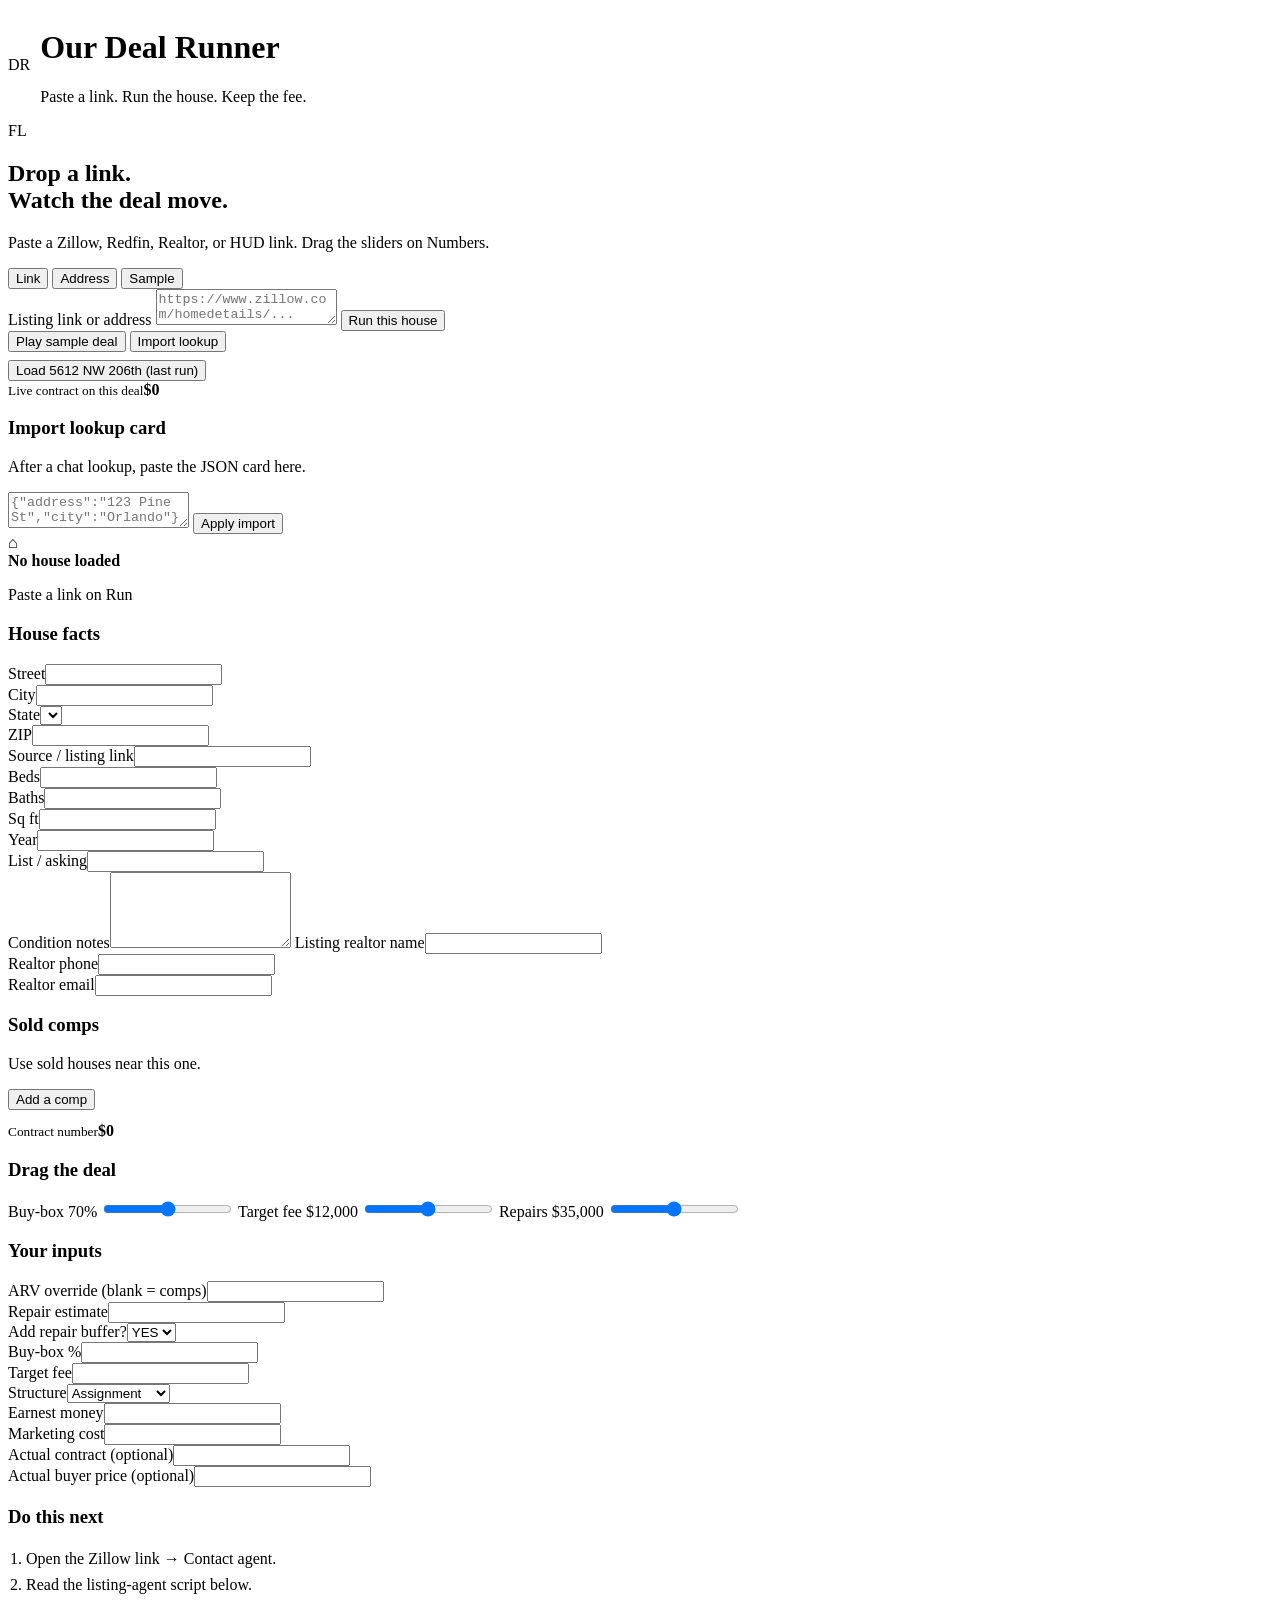
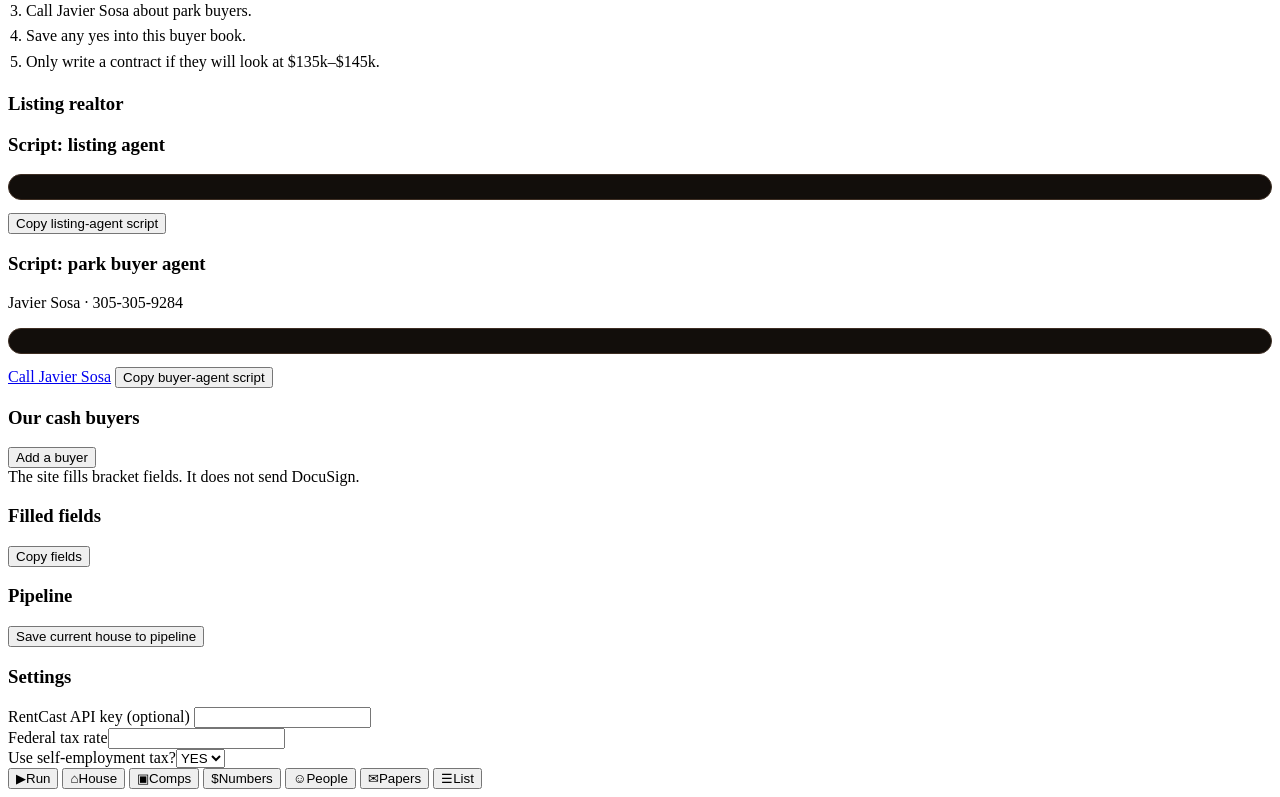
==== index.html @ ae74d7c4 "Add Deal Runner page" ====
<!DOCTYPE html>
<html lang="en">
<head>
  <meta charset="UTF-8" />
  <meta name="viewport" content="width=device-width, initial-scale=1, viewport-fit=cover" />
  <meta name="theme-color" content="#140e0a" />
  <meta name="apple-mobile-web-app-capable" content="yes" />
  <title>Our Deal Runner</title>
  <link rel="stylesheet" href="styles.css" />
</head>
<body>
  <header class="app-header">
    <div class="brand">
      <div style="display:flex;gap:10px;align-items:center;">
        <div class="logo">DR</div>
        <div class="titles">
          <h1>Our Deal Runner</h1>
          <p>Paste a link. Run the house. Keep the fee.</p>
        </div>
      </div>
      <span class="pill" id="statePill">FL</span>
    </div>
  </header>
  <main>
    <section class="view active" id="view-run">
      <div class="hero">
        <h2>Drop a link.<br>Watch the deal move.</h2>
        <p class="lede">Paste a Zillow, Redfin, Realtor, or HUD link. Drag the sliders on Numbers.</p>
        <div class="chip-row">
          <button class="chip on" type="button" id="chipLink">Link</button>
          <button class="chip" type="button" id="chipAddr">Address</button>
          <button class="chip" type="button" id="chipSample">Sample</button>
        </div>
        <label for="query">Listing link or address</label>
        <textarea id="query" placeholder="https://www.zillow.com/homedetails/..."></textarea>
        <button class="btn btn-primary" id="btnRun">Run this house</button>
        <div class="btn-row">
          <button class="btn btn-ghost" id="btnDemo">Play sample deal</button>
          <button class="btn btn-ghost" id="btnImport">Import lookup</button>
        </div>
        <button class="btn btn-mint" id="btnLoad5612" style="margin-top:8px">Load 5612 NW 206th (last run)</button>
        <div class="ticker"><small>Live contract on this deal</small><b id="runTicker">$0</b></div>
        <p class="status" id="runStatus"></p>
      </div>
      <div class="card">
        <h3>Import lookup card</h3>
        <p class="tiny">After a chat lookup, paste the JSON card here.</p>
        <textarea id="importBox" placeholder='{"address":"123 Pine St","city":"Orlando"}'></textarea>
        <button class="btn btn-mint" id="btnApplyImport">Apply import</button>
      </div>
    </section>
    <section class="view" id="view-house">
      <div id="houseBanner"></div>
      <div class="card listing" id="listingCard">
        <div class="thumb">⌂</div>
        <div>
          <strong id="listingTitle">No house loaded</strong>
          <p class="tiny" id="listingSub">Paste a link on Run</p>
        </div>
      </div>
      <div class="kpis" id="houseKpis"></div>
      <div class="card">
        <h3>House facts</h3>
        <div class="row"><div><label>Street</label><input id="f_address" /></div><div><label>City</label><input id="f_city" /></div></div>
        <div class="row"><div><label>State</label><select id="f_state"></select></div><div><label>ZIP</label><input id="f_zip" /></div></div>
        <label>Source / listing link</label><input id="f_source" />
        <div class="row3"><div><label>Beds</label><input id="f_beds" inputmode="decimal" /></div><div><label>Baths</label><input id="f_baths" inputmode="decimal" /></div><div><label>Sq ft</label><input id="f_sqft" inputmode="numeric" /></div></div>
        <div class="row"><div><label>Year</label><input id="f_year" inputmode="numeric" /></div><div><label>List / asking</label><input id="f_asking" inputmode="decimal" /></div></div>
        <label>Condition notes</label><textarea id="f_notes" style="min-height:70px"></textarea>
        <label>Listing realtor name</label><input id="f_agentName" />
        <div class="row"><div><label>Realtor phone</label><input id="f_agentPhone" /></div><div><label>Realtor email</label><input id="f_agentEmail" /></div></div>
      </div>
    </section>
    <section class="view" id="view-comps">
      <div class="card">
        <h3>Sold comps</h3>
        <p class="lede">Use sold houses near this one.</p>
        <div id="compList"></div>
        <button class="btn btn-ghost" id="btnAddComp">Add a comp</button>
        <div class="kpis" style="margin-top:12px" id="compKpis"></div>
      </div>
    </section>
    <section class="view" id="view-numbers">
      <div class="ticker"><small>Contract number</small><b id="numTicker">$0</b><div class="stack" id="dealStack"></div></div>
      <div class="kpis" id="numKpis"></div>
      <div class="card">
        <h3>Drag the deal</h3>
        <label>Buy-box <span id="lblBuybox">70%</span></label>
        <input class="slider" id="s_buybox" type="range" min="55" max="85" step="1" />
        <label>Target fee <span id="lblFee">$12,000</span></label>
        <input class="slider" id="s_fee" type="range" min="3000" max="40000" step="500" />
        <label>Repairs <span id="lblRepairs">$35,000</span></label>
        <input class="slider" id="s_repairs" type="range" min="0" max="120000" step="1000" />
      </div>
      <div class="card">
        <h3>Your inputs</h3>
        <div class="row"><div><label>ARV override (blank = comps)</label><input id="n_arv" inputmode="decimal" /></div><div><label>Repair estimate</label><input id="n_repairs" inputmode="decimal" /></div></div>
        <div class="row"><div><label>Add repair buffer?</label><select id="n_buffer"><option>YES</option><option>NO</option></select></div><div><label>Buy-box %</label><input id="n_buybox" inputmode="decimal" /></div></div>
        <div class="row"><div><label>Target fee</label><input id="n_fee" inputmode="decimal" /></div><div><label>Structure</label><select id="n_structure"><option>Assignment</option><option>Double Close</option></select></div></div>
        <div class="row"><div><label>Earnest money</label><input id="n_earnest" inputmode="decimal" /></div><div><label>Marketing cost</label><input id="n_marketing" inputmode="decimal" /></div></div>
        <div class="row"><div><label>Actual contract (optional)</label><input id="n_contract" inputmode="decimal" /></div><div><label>Actual buyer price (optional)</label><input id="n_buyer" inputmode="decimal" /></div></div>
      </div>
      <div class="card" id="numBreakdown"></div>
    </section>
    <section class="view" id="view-people">
      <div class="card">
        <h3>Do this next</h3>
        <ol class="tiny" style="padding-left:18px;line-height:1.6">
          <li>Open the Zillow link → Contact agent.</li>
          <li>Read the listing-agent script below.</li>
          <li>Call Javier Sosa about park buyers.</li>
          <li>Save any yes into this buyer book.</li>
          <li>Only write a contract if they will look at $135k–$145k.</li>
        </ol>
      </div>
      <div class="card"><h3>Listing realtor</h3><div id="realtorCard"></div></div>
      <div class="card">
        <h3>Script: listing agent</h3>
        <pre id="scriptAgent" style="white-space:pre-wrap;background:#120e0b;border:1px solid #3d2d22;border-radius:14px;padding:12px;font-size:13px"></pre>
        <button class="btn btn-mint" id="btnCopyAgent">Copy listing-agent script</button>
      </div>
      <div class="card">
        <h3>Script: park buyer agent</h3>
        <p class="tiny">Javier Sosa · 305-305-9284</p>
        <pre id="scriptBuyer" style="white-space:pre-wrap;background:#120e0b;border:1px solid #3d2d22;border-radius:14px;padding:12px;font-size:13px"></pre>
        <a class="btn btn-primary" href="tel:3053059284">Call Javier Sosa</a>
        <button class="btn btn-ghost" id="btnCopyBuyer">Copy buyer-agent script</button>
      </div>
      <div class="card">
        <h3>Our cash buyers</h3>
        <div id="buyerMatches"></div>
        <div id="buyerList"></div>
        <button class="btn btn-ghost" id="btnAddBuyer">Add a buyer</button>
      </div>
    </section>
    <section class="view" id="view-papers">
      <div class="banner info">The site fills bracket fields. It does not send DocuSign.</div>
      <div class="card papers"><h3>Filled fields</h3><pre id="paperFields"></pre><button class="btn btn-mint" id="btnCopyFields">Copy fields</button></div>
    </section>
    <section class="view" id="view-pipeline">
      <div class="card">
        <h3>Pipeline</h3>
        <button class="btn btn-primary" id="btnSaveDeal">Save current house to pipeline</button>
        <div id="pipeList" style="margin-top:12px"></div>
      </div>
      <div class="card">
        <h3>Settings</h3>
        <label>RentCast API key (optional)</label>
        <input id="s_key" type="password" autocomplete="off" />
        <div class="row"><div><label>Federal tax rate</label><input id="s_fed" inputmode="decimal" /></div><div><label>Use self-employment tax?</label><select id="s_se"><option>YES</option><option>NO</option></select></div></div>
      </div>
    </section>
  </main>
  <nav class="nav">
    <button data-view="run" class="active"><span class="ico">▶</span>Run</button>
    <button data-view="house"><span class="ico">⌂</span>House</button>
    <button data-view="comps"><span class="ico">▣</span>Comps</button>
    <button data-view="numbers"><span class="ico">$</span>Numbers</button>
    <button data-view="people"><span class="ico">☺</span>People</button>
    <button data-view="papers"><span class="ico">✉</span>Papers</button>
    <button data-view="pipeline"><span class="ico">☰</span>List</button>
  </nav>
  <script src="states.js"></script>
  <script src="app.js"></script>
</body>
</html>
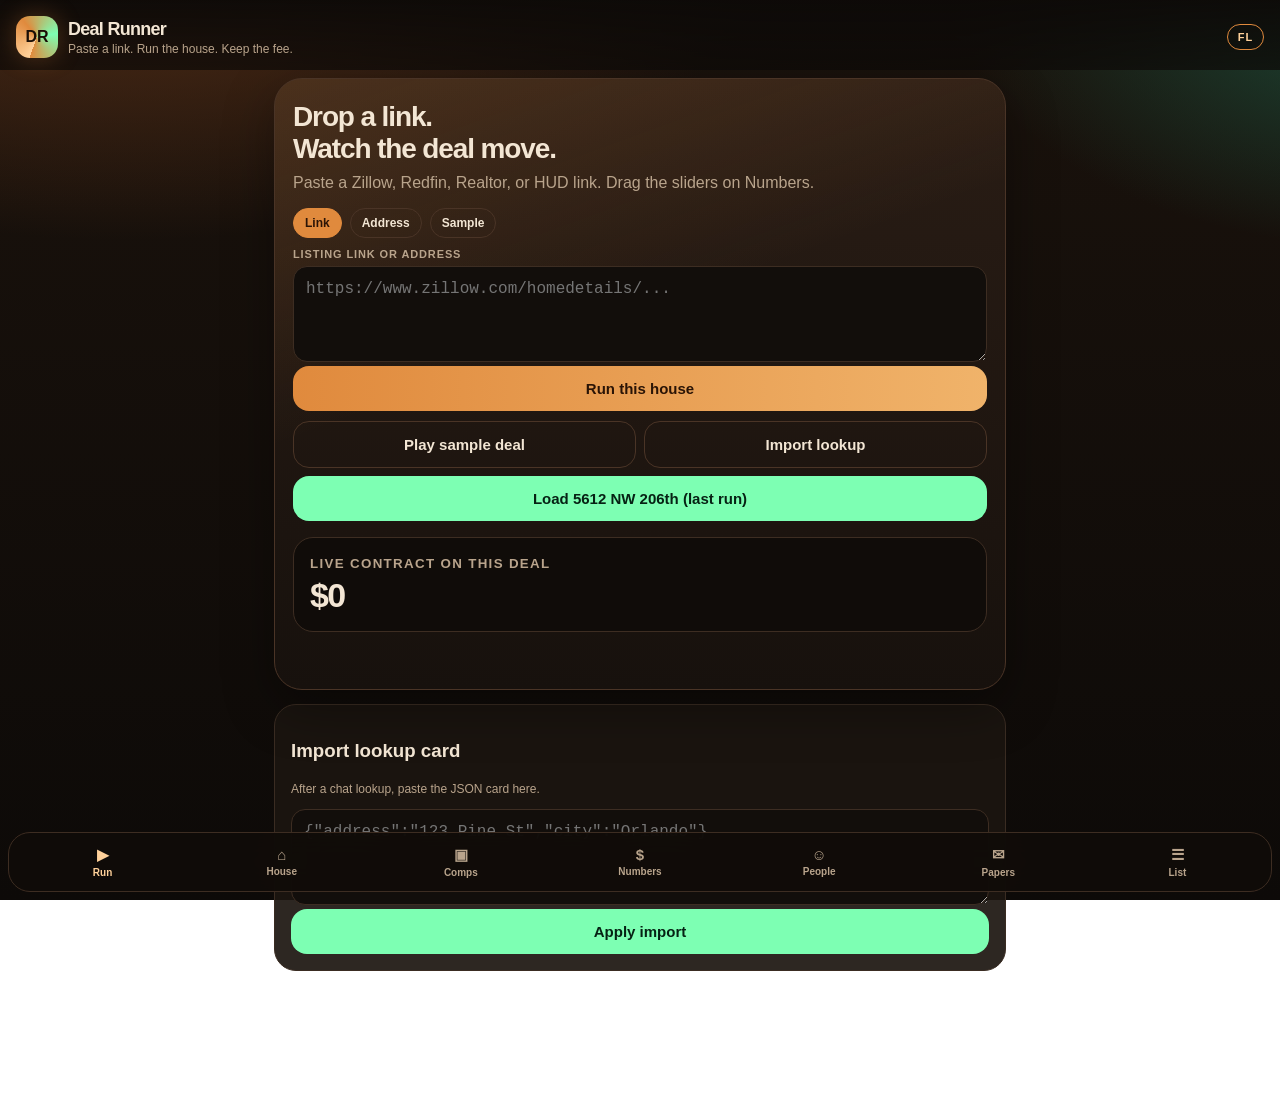
==== commit 7de5ad6f: "Rename to Deal Runner" ====
--- a/index.html
+++ b/index.html
@@ -5,7 +5,7 @@
   <meta name="viewport" content="width=device-width, initial-scale=1, viewport-fit=cover" />
   <meta name="theme-color" content="#140e0a" />
   <meta name="apple-mobile-web-app-capable" content="yes" />
-  <title>Our Deal Runner</title>
+  <title>Deal Runner</title>
   <link rel="stylesheet" href="styles.css" />
 </head>
 <body>
@@ -14,11 +14,11 @@
       <div style="display:flex;gap:10px;align-items:center;">
         <div class="logo">DR</div>
         <div class="titles">
-          <h1>Our Deal Runner</h1>
+          <h1>Deal Runner</h1>
           <p>Paste a link. Run the house. Keep the fee.</p>
         </div>
       </div>
-      <span class="pill" id="statePill">FL</span>
+      <span class="pill" id="statePill" title="State for this deal">FL</span>
     </div>
   </header>
   <main>
@@ -127,7 +127,7 @@
         <button class="btn btn-ghost" id="btnCopyBuyer">Copy buyer-agent script</button>
       </div>
       <div class="card">
-        <h3>Our cash buyers</h3>
+        <h3>Cash buyers</h3>
         <div id="buyerMatches"></div>
         <div id="buyerList"></div>
         <button class="btn btn-ghost" id="btnAddBuyer">Add a buyer</button>
--- a/styles.css
+++ b/styles.css
@@ -0,0 +1 @@
+:root{--ink:#140e0a;--panel:#1c1510;--line:#3a2c22;--paper:#f3e6d4;--muted:#b9a48c;--copper:#e08a3d;--mint:#7dffb3;--danger:#ff7a6e;--glow:rgba(224,138,61,.28)}*{box-sizing:border-box;-webkit-tap-highlight-color:transparent}html,body{margin:0;min-height:100%}body{font-family:"Avenir Next","Segoe UI",-apple-system,sans-serif;color:var(--paper);background:radial-gradient(1200px 600px at 10% -10%,#5a3118 0%,transparent 55%),radial-gradient(900px 500px at 110% 0%,#1d4a38 0%,transparent 50%),linear-gradient(180deg,#1a120c 0%,#0d0a08 100%);background-attachment:fixed;padding-bottom:96px}.app-header{position:sticky;top:0;z-index:30;padding:16px 16px 12px;background:linear-gradient(180deg,rgba(13,10,8,.96),rgba(13,10,8,.72));backdrop-filter:blur(16px)}.brand{display:flex;justify-content:space-between;align-items:center;gap:12px}.logo{width:42px;height:42px;border-radius:14px;display:grid;place-items:center;font-weight:800;color:#1a0e06;background:conic-gradient(from 200deg,#ffd19a,#e08a3d,#7dffb3,#e08a3d);box-shadow:0 0 24px var(--glow)}.titles h1{margin:0;font-size:18px;letter-spacing:-.04em}.titles p{margin:2px 0 0;color:var(--muted);font-size:12px}.pill{border:1px solid #e08a3d;color:#ffd19a;border-radius:999px;padding:6px 10px;font-size:11px;font-weight:800;letter-spacing:.08em}main{max-width:760px;margin:0 auto;padding:8px 14px 20px}.view{display:none}.view.active{display:block}.hero{position:relative;overflow:hidden;border-radius:28px;padding:22px 18px 18px;background:linear-gradient(160deg,rgba(224,138,61,.18),transparent 42%),linear-gradient(180deg,#2a1d15,#17110d);border:1px solid #4a3426;box-shadow:0 18px 50px rgba(0,0,0,.35);margin-bottom:14px}.hero h2{margin:0 0 6px;font-size:28px;letter-spacing:-.04em}.lede{color:var(--muted);line-height:1.45;margin:0 0 14px}.card{background:rgba(28,21,16,.92);border:1px solid var(--line);border-radius:22px;padding:16px;margin-bottom:12px}label{display:block;margin:10px 0 6px;color:var(--muted);font-size:11px;font-weight:800;letter-spacing:.08em;text-transform:uppercase}input,select,textarea{width:100%;background:#120e0b;color:var(--paper);border:1px solid #3d2d22;border-radius:14px;padding:13px 12px;font-size:16px}textarea{min-height:96px;resize:vertical}.row{display:grid;grid-template-columns:1fr 1fr;gap:10px}.row3{display:grid;grid-template-columns:1fr 1fr 1fr;gap:8px}.btn{width:100%;border:0;border-radius:16px;padding:14px 16px;font-size:15px;font-weight:800;cursor:pointer}.btn-primary{background:linear-gradient(90deg,#e08a3d,#f0b36a);color:#2a1406}.btn-mint{background:var(--mint);color:#062214}.btn-ghost{background:transparent;color:var(--paper);border:1px solid #4a3426}.btn-row{display:grid;grid-template-columns:1fr 1fr;gap:8px;margin-top:10px}.btn+.btn{margin-top:8px}.btn-row .btn{margin-top:0}.ticker{margin:16px 0 8px;padding:16px;border-radius:20px;background:#100c09;border:1px solid #3d2d22}.ticker small{color:var(--muted);font-weight:800;letter-spacing:.1em;text-transform:uppercase}.ticker b{display:block;font-size:34px;letter-spacing:-.05em;margin-top:4px}.stack{display:grid;gap:8px;margin-top:12px}.bar-wrap{display:grid;grid-template-columns:86px 1fr 72px;gap:8px;align-items:center;font-size:12px;color:var(--muted)}.bar{height:10px;border-radius:99px;background:#2a2018;overflow:hidden}.bar>i{display:block;height:100%;border-radius:99px}.bar.arv>i{background:#7dffb3}.bar.mao>i{background:#f0b36a}.bar.con>i{background:#e08a3d}.bar.net>i{background:#8ab4ff}.kpis{display:grid;grid-template-columns:1fr 1fr;gap:8px;margin-bottom:12px}.kpi{background:linear-gradient(180deg,#2a1f18,#1a140f);border:1px solid #3d2d22;border-radius:18px;padding:12px}.kpi span{display:block;color:var(--muted);font-size:11px;font-weight:800;letter-spacing:.06em;text-transform:uppercase}.kpi strong{display:block;margin-top:6px;font-size:22px;letter-spacing:-.04em}.good{color:var(--mint)}.bad{color:var(--danger)}.listing{display:grid;grid-template-columns:92px 1fr;gap:12px;align-items:center}.thumb{width:92px;height:92px;border-radius:18px;background:linear-gradient(160deg,rgba(224,138,61,.45),transparent 50%),repeating-linear-gradient(45deg,#2b2118 0 8px,#221911 8px 16px);display:grid;place-items:center;font-size:28px}.slider{width:100%;accent-color:#e08a3d}.comp-row,.person-row,.pipe-row{background:#16110d;border:1px solid #3d2d22;border-radius:16px;padding:10px;margin-bottom:8px}.chip-row{display:flex;gap:8px;flex-wrap:wrap;margin:8px 0 2px}.chip{border:1px solid #4a3426;color:#f3e6d4;background:transparent;border-radius:999px;padding:7px 11px;font-size:12px;font-weight:700}.chip.on{background:#e08a3d;color:#2a1406;border-color:#e08a3d}.banner{border-radius:16px;padding:11px 12px;font-size:13px;line-height:1.4;margin-bottom:12px}.banner.info{background:#163226;color:#b7f6d2}.banner.caution{background:#3a2612;color:#f3d7a0}.banner.danger{background:#3a1418;color:#ffc1c1}.tiny,.muted{color:var(--muted);font-size:12px;line-height:1.4}.tag{display:inline-block;background:#163226;color:#7dffb3;border-radius:999px;padding:3px 8px;font-size:11px;font-weight:800}table.sheet{width:100%;border-collapse:collapse;font-size:13px}table.sheet td{padding:8px 0;border-bottom:1px solid #3d2d22}.papers pre{white-space:pre-wrap;background:#120e0b;border:1px solid #3d2d22;border-radius:14px;padding:12px;font-size:12px}.nav{position:fixed;left:8px;right:8px;bottom:8px;z-index:40;display:grid;grid-template-columns:repeat(7,1fr);background:rgba(16,12,9,.94);border:1px solid #3d2d22;border-radius:22px;padding:6px 4px calc(6px + env(safe-area-inset-bottom));backdrop-filter:blur(18px)}.nav button{background:none;border:0;color:#b9a48c;font-size:10px;font-weight:800;padding:7px 0;display:flex;flex-direction:column;align-items:center;gap:3px}.nav button.active{color:#ffd19a}.nav .ico{font-size:15px}.status{min-height:18px;color:#f0b36a;font-size:13px;margin-top:8px}@media(min-width:800px){.kpis{grid-template-columns:repeat(4,1fr)}}
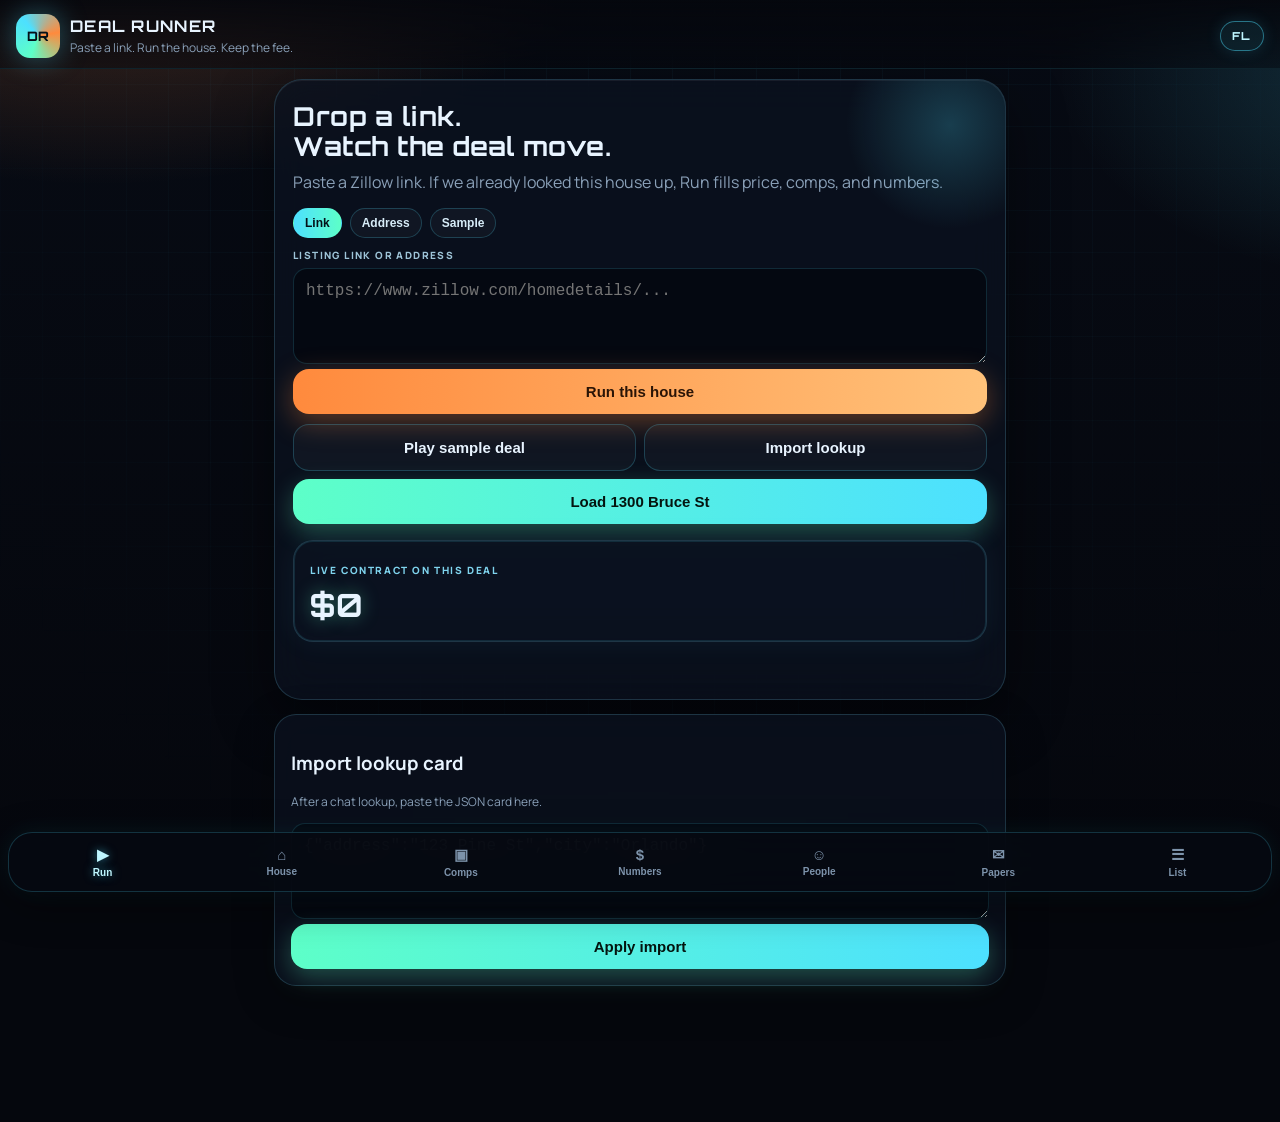
==== commit f642f427: "Run loads packed lookups; button labels match actions" ====
--- a/index.html
+++ b/index.html
@@ -3,7 +3,7 @@
 <head>
   <meta charset="UTF-8" />
   <meta name="viewport" content="width=device-width, initial-scale=1, viewport-fit=cover" />
-  <meta name="theme-color" content="#140e0a" />
+  <meta name="theme-color" content="#05070d" />
   <meta name="apple-mobile-web-app-capable" content="yes" />
   <title>Deal Runner</title>
   <link rel="stylesheet" href="styles.css" />
@@ -25,7 +25,7 @@
     <section class="view active" id="view-run">
       <div class="hero">
         <h2>Drop a link.<br>Watch the deal move.</h2>
-        <p class="lede">Paste a Zillow, Redfin, Realtor, or HUD link. Drag the sliders on Numbers.</p>
+        <p class="lede">Paste a Zillow link. If we already looked this house up, Run fills price, comps, and numbers.</p>
         <div class="chip-row">
           <button class="chip on" type="button" id="chipLink">Link</button>
           <button class="chip" type="button" id="chipAddr">Address</button>
@@ -38,7 +38,7 @@
           <button class="btn btn-ghost" id="btnDemo">Play sample deal</button>
           <button class="btn btn-ghost" id="btnImport">Import lookup</button>
         </div>
-        <button class="btn btn-mint" id="btnLoad5612" style="margin-top:8px">Load 5612 NW 206th (last run)</button>
+        <button class="btn btn-mint" id="btnLoad5612" style="margin-top:8px">Load 1300 Bruce St</button>
         <div class="ticker"><small>Live contract on this deal</small><b id="runTicker">$0</b></div>
         <p class="status" id="runStatus"></p>
       </div>
@@ -106,11 +106,10 @@
       <div class="card">
         <h3>Do this next</h3>
         <ol class="tiny" style="padding-left:18px;line-height:1.6">
-          <li>Open the Zillow link → Contact agent.</li>
+          <li>Open the listing link and tap Contact agent.</li>
           <li>Read the listing-agent script below.</li>
-          <li>Call Javier Sosa about park buyers.</li>
-          <li>Save any yes into this buyer book.</li>
-          <li>Only write a contract if they will look at $135k–$145k.</li>
+          <li>Save any buyer yes into this book.</li>
+          <li>Only write a contract if the number on Numbers works.</li>
         </ol>
       </div>
       <div class="card"><h3>Listing realtor</h3><div id="realtorCard"></div></div>
@@ -120,11 +119,9 @@
         <button class="btn btn-mint" id="btnCopyAgent">Copy listing-agent script</button>
       </div>
       <div class="card">
-        <h3>Script: park buyer agent</h3>
-        <p class="tiny">Javier Sosa · 305-305-9284</p>
+        <h3>Script: cash buyer</h3>
         <pre id="scriptBuyer" style="white-space:pre-wrap;background:#120e0b;border:1px solid #3d2d22;border-radius:14px;padding:12px;font-size:13px"></pre>
-        <a class="btn btn-primary" href="tel:3053059284">Call Javier Sosa</a>
-        <button class="btn btn-ghost" id="btnCopyBuyer">Copy buyer-agent script</button>
+        <button class="btn btn-ghost" id="btnCopyBuyer">Copy buyer script</button>
       </div>
       <div class="card">
         <h3>Cash buyers</h3>
--- a/styles.css
+++ b/styles.css
@@ -1 +1,64 @@
-:root{--ink:#140e0a;--panel:#1c1510;--line:#3a2c22;--paper:#f3e6d4;--muted:#b9a48c;--copper:#e08a3d;--mint:#7dffb3;--danger:#ff7a6e;--glow:rgba(224,138,61,.28)}*{box-sizing:border-box;-webkit-tap-highlight-color:transparent}html,body{margin:0;min-height:100%}body{font-family:"Avenir Next","Segoe UI",-apple-system,sans-serif;color:var(--paper);background:radial-gradient(1200px 600px at 10% -10%,#5a3118 0%,transparent 55%),radial-gradient(900px 500px at 110% 0%,#1d4a38 0%,transparent 50%),linear-gradient(180deg,#1a120c 0%,#0d0a08 100%);background-attachment:fixed;padding-bottom:96px}.app-header{position:sticky;top:0;z-index:30;padding:16px 16px 12px;background:linear-gradient(180deg,rgba(13,10,8,.96),rgba(13,10,8,.72));backdrop-filter:blur(16px)}.brand{display:flex;justify-content:space-between;align-items:center;gap:12px}.logo{width:42px;height:42px;border-radius:14px;display:grid;place-items:center;font-weight:800;color:#1a0e06;background:conic-gradient(from 200deg,#ffd19a,#e08a3d,#7dffb3,#e08a3d);box-shadow:0 0 24px var(--glow)}.titles h1{margin:0;font-size:18px;letter-spacing:-.04em}.titles p{margin:2px 0 0;color:var(--muted);font-size:12px}.pill{border:1px solid #e08a3d;color:#ffd19a;border-radius:999px;padding:6px 10px;font-size:11px;font-weight:800;letter-spacing:.08em}main{max-width:760px;margin:0 auto;padding:8px 14px 20px}.view{display:none}.view.active{display:block}.hero{position:relative;overflow:hidden;border-radius:28px;padding:22px 18px 18px;background:linear-gradient(160deg,rgba(224,138,61,.18),transparent 42%),linear-gradient(180deg,#2a1d15,#17110d);border:1px solid #4a3426;box-shadow:0 18px 50px rgba(0,0,0,.35);margin-bottom:14px}.hero h2{margin:0 0 6px;font-size:28px;letter-spacing:-.04em}.lede{color:var(--muted);line-height:1.45;margin:0 0 14px}.card{background:rgba(28,21,16,.92);border:1px solid var(--line);border-radius:22px;padding:16px;margin-bottom:12px}label{display:block;margin:10px 0 6px;color:var(--muted);font-size:11px;font-weight:800;letter-spacing:.08em;text-transform:uppercase}input,select,textarea{width:100%;background:#120e0b;color:var(--paper);border:1px solid #3d2d22;border-radius:14px;padding:13px 12px;font-size:16px}textarea{min-height:96px;resize:vertical}.row{display:grid;grid-template-columns:1fr 1fr;gap:10px}.row3{display:grid;grid-template-columns:1fr 1fr 1fr;gap:8px}.btn{width:100%;border:0;border-radius:16px;padding:14px 16px;font-size:15px;font-weight:800;cursor:pointer}.btn-primary{background:linear-gradient(90deg,#e08a3d,#f0b36a);color:#2a1406}.btn-mint{background:var(--mint);color:#062214}.btn-ghost{background:transparent;color:var(--paper);border:1px solid #4a3426}.btn-row{display:grid;grid-template-columns:1fr 1fr;gap:8px;margin-top:10px}.btn+.btn{margin-top:8px}.btn-row .btn{margin-top:0}.ticker{margin:16px 0 8px;padding:16px;border-radius:20px;background:#100c09;border:1px solid #3d2d22}.ticker small{color:var(--muted);font-weight:800;letter-spacing:.1em;text-transform:uppercase}.ticker b{display:block;font-size:34px;letter-spacing:-.05em;margin-top:4px}.stack{display:grid;gap:8px;margin-top:12px}.bar-wrap{display:grid;grid-template-columns:86px 1fr 72px;gap:8px;align-items:center;font-size:12px;color:var(--muted)}.bar{height:10px;border-radius:99px;background:#2a2018;overflow:hidden}.bar>i{display:block;height:100%;border-radius:99px}.bar.arv>i{background:#7dffb3}.bar.mao>i{background:#f0b36a}.bar.con>i{background:#e08a3d}.bar.net>i{background:#8ab4ff}.kpis{display:grid;grid-template-columns:1fr 1fr;gap:8px;margin-bottom:12px}.kpi{background:linear-gradient(180deg,#2a1f18,#1a140f);border:1px solid #3d2d22;border-radius:18px;padding:12px}.kpi span{display:block;color:var(--muted);font-size:11px;font-weight:800;letter-spacing:.06em;text-transform:uppercase}.kpi strong{display:block;margin-top:6px;font-size:22px;letter-spacing:-.04em}.good{color:var(--mint)}.bad{color:var(--danger)}.listing{display:grid;grid-template-columns:92px 1fr;gap:12px;align-items:center}.thumb{width:92px;height:92px;border-radius:18px;background:linear-gradient(160deg,rgba(224,138,61,.45),transparent 50%),repeating-linear-gradient(45deg,#2b2118 0 8px,#221911 8px 16px);display:grid;place-items:center;font-size:28px}.slider{width:100%;accent-color:#e08a3d}.comp-row,.person-row,.pipe-row{background:#16110d;border:1px solid #3d2d22;border-radius:16px;padding:10px;margin-bottom:8px}.chip-row{display:flex;gap:8px;flex-wrap:wrap;margin:8px 0 2px}.chip{border:1px solid #4a3426;color:#f3e6d4;background:transparent;border-radius:999px;padding:7px 11px;font-size:12px;font-weight:700}.chip.on{background:#e08a3d;color:#2a1406;border-color:#e08a3d}.banner{border-radius:16px;padding:11px 12px;font-size:13px;line-height:1.4;margin-bottom:12px}.banner.info{background:#163226;color:#b7f6d2}.banner.caution{background:#3a2612;color:#f3d7a0}.banner.danger{background:#3a1418;color:#ffc1c1}.tiny,.muted{color:var(--muted);font-size:12px;line-height:1.4}.tag{display:inline-block;background:#163226;color:#7dffb3;border-radius:999px;padding:3px 8px;font-size:11px;font-weight:800}table.sheet{width:100%;border-collapse:collapse;font-size:13px}table.sheet td{padding:8px 0;border-bottom:1px solid #3d2d22}.papers pre{white-space:pre-wrap;background:#120e0b;border:1px solid #3d2d22;border-radius:14px;padding:12px;font-size:12px}.nav{position:fixed;left:8px;right:8px;bottom:8px;z-index:40;display:grid;grid-template-columns:repeat(7,1fr);background:rgba(16,12,9,.94);border:1px solid #3d2d22;border-radius:22px;padding:6px 4px calc(6px + env(safe-area-inset-bottom));backdrop-filter:blur(18px)}.nav button{background:none;border:0;color:#b9a48c;font-size:10px;font-weight:800;padding:7px 0;display:flex;flex-direction:column;align-items:center;gap:3px}.nav button.active{color:#ffd19a}.nav .ico{font-size:15px}.status{min-height:18px;color:#f0b36a;font-size:13px;margin-top:8px}@media(min-width:800px){.kpis{grid-template-columns:repeat(4,1fr)}}
+@import url("https://fonts.googleapis.com/css2?family=Orbitron:wght@600;800&family=Manrope:wght@500;700;800&display=swap");
+:root{--ink:#05070d;--panel:rgba(12,18,32,.72);--line:rgba(120,220,255,.18);--paper:#e8f4ff;--muted:#8aa0b8;--copper:#ff8a3d;--mint:#5dffc8;--cyan:#4de0ff;--danger:#ff6b7a;--glow:rgba(77,224,255,.35)}
+*{box-sizing:border-box;-webkit-tap-highlight-color:transparent}html,body{margin:0;min-height:100%}
+body{font-family:Manrope,"Segoe UI",-apple-system,sans-serif;color:var(--paper);background:#05070d;padding-bottom:104px;overflow-x:hidden}
+body:before{content:"";position:fixed;inset:0;z-index:-2;pointer-events:none;background:radial-gradient(900px 500px at 8% -10%,rgba(255,138,61,.28),transparent 55%),radial-gradient(700px 420px at 110% 8%,rgba(77,224,255,.18),transparent 50%),radial-gradient(600px 400px at 50% 120%,rgba(93,255,200,.1),transparent 55%),linear-gradient(180deg,#070b14 0%,#05070d 100%)}
+body:after{content:"";position:fixed;inset:0;z-index:-1;pointer-events:none;background-image:linear-gradient(rgba(77,224,255,.04) 1px,transparent 1px),linear-gradient(90deg,rgba(77,224,255,.04) 1px,transparent 1px);background-size:42px 42px;mask-image:radial-gradient(circle at 50% 20%,#000 30%,transparent 80%);animation:gridDrift 28s linear infinite}
+@keyframes gridDrift{from{background-position:0 0,0 0}to{background-position:42px 42px,42px 42px}}
+.app-header{position:sticky;top:0;z-index:30;padding:14px 16px 10px;background:linear-gradient(180deg,rgba(5,7,13,.92),rgba(5,7,13,.45));backdrop-filter:blur(18px);border-bottom:1px solid rgba(77,224,255,.12)}
+.brand{display:flex;justify-content:space-between;align-items:center;gap:12px}
+.logo{width:44px;height:44px;border-radius:14px;display:grid;place-items:center;font-family:Orbitron,sans-serif;font-weight:800;font-size:13px;color:#041018;background:conic-gradient(from 200deg,#5dffc8,#4de0ff,#ff8a3d,#5dffc8);box-shadow:0 0 28px var(--glow);animation:spinGlow 10s linear infinite}
+@keyframes spinGlow{to{filter:hue-rotate(25deg)}}
+.titles h1{margin:0;font-family:Orbitron,sans-serif;font-size:16px;letter-spacing:.08em;text-transform:uppercase}
+.titles p{margin:3px 0 0;color:var(--muted);font-size:12px}
+.pill{border:1px solid rgba(77,224,255,.45);color:#bff6ff;background:rgba(77,224,255,.08);border-radius:999px;padding:7px 11px;font-family:Orbitron,sans-serif;font-size:11px;font-weight:800;letter-spacing:.14em;box-shadow:0 0 16px rgba(77,224,255,.15)}
+main{max-width:760px;margin:0 auto;padding:10px 14px 20px}.view{display:none}.view.active{display:block;animation:rise .4s ease}
+@keyframes rise{from{opacity:0;transform:translateY(14px) scale(.985)}to{opacity:1;transform:none}}
+.hero,.card,.ticker,.kpi,.comp-row,.person-row,.pipe-row{position:relative;background:var(--panel);border:1px solid var(--line);backdrop-filter:blur(18px)}
+.hero{overflow:hidden;border-radius:28px;padding:22px 18px 18px;box-shadow:0 20px 60px rgba(0,0,0,.45),inset 0 1px 0 rgba(255,255,255,.06);margin-bottom:14px}
+.hero:before{content:"";position:absolute;right:-50px;top:-60px;width:210px;height:210px;border-radius:50%;background:radial-gradient(circle,rgba(77,224,255,.22),transparent 70%);animation:pulse 4.5s ease-in-out infinite}
+@keyframes pulse{0%,100%{transform:scale(1);opacity:.8}50%{transform:scale(1.12);opacity:1}}
+.hero h2{margin:0 0 8px;font-family:Orbitron,sans-serif;font-size:26px;letter-spacing:.02em;line-height:1.15}
+.lede{color:var(--muted);line-height:1.5;margin:0 0 14px}
+.card{border-radius:22px;padding:16px;margin-bottom:12px;box-shadow:0 12px 40px rgba(0,0,0,.28)}
+label{display:block;margin:10px 0 6px;color:#9ec4d8;font-size:10px;font-weight:800;letter-spacing:.14em;text-transform:uppercase}
+input,select,textarea{width:100%;background:rgba(4,8,16,.82);color:var(--paper);border:1px solid rgba(77,224,255,.16);border-radius:14px;padding:13px 12px;font-size:16px;transition:border-color .2s,box-shadow .2s}
+textarea{min-height:96px;resize:vertical}
+input:focus,select:focus,textarea:focus{outline:none;border-color:var(--cyan);box-shadow:0 0 0 3px rgba(77,224,255,.18)}
+.row{display:grid;grid-template-columns:1fr 1fr;gap:10px}.row3{display:grid;grid-template-columns:1fr 1fr 1fr;gap:8px}
+.btn{width:100%;border:0;border-radius:16px;padding:14px 16px;font-size:15px;font-weight:800;cursor:pointer;position:relative;overflow:hidden;transition:transform .15s ease,box-shadow .15s ease}
+.btn:active{transform:scale(.98)}
+.btn-primary{background:linear-gradient(90deg,#ff8a3d,#ffc27a);color:#2a1406;box-shadow:0 8px 28px rgba(255,138,61,.35)}
+.btn-mint{background:linear-gradient(90deg,#5dffc8,#4de0ff);color:#04140f;box-shadow:0 8px 24px rgba(93,255,200,.28)}
+.btn-ghost{background:rgba(255,255,255,.03);color:var(--paper);border:1px solid rgba(77,224,255,.22)}
+.btn-row{display:grid;grid-template-columns:1fr 1fr;gap:8px;margin-top:10px}.btn+.btn{margin-top:8px}.btn-row .btn{margin-top:0}
+.ticker{margin:16px 0 8px;padding:16px;border-radius:20px;box-shadow:inset 0 0 0 1px rgba(77,224,255,.12),0 0 30px rgba(77,224,255,.06)}
+.ticker small{color:#7fd4ee;font-weight:800;letter-spacing:.16em;text-transform:uppercase;font-size:10px}
+.ticker b{display:block;font-family:Orbitron,sans-serif;font-size:32px;letter-spacing:.02em;margin-top:6px;text-shadow:0 0 18px rgba(93,255,200,.35)}
+.stack{display:grid;gap:8px;margin-top:12px}
+.bar-wrap{display:grid;grid-template-columns:86px 1fr 72px;gap:8px;align-items:center;font-size:12px;color:var(--muted)}
+.bar{height:8px;border-radius:99px;background:#101826;overflow:hidden}.bar>i{display:block;height:100%;border-radius:99px;transition:width .45s ease}
+.bar.arv>i{background:linear-gradient(90deg,#5dffc8,#4de0ff)}.bar.mao>i{background:#ffc27a}.bar.con>i{background:#ff8a3d}.bar.net>i{background:#8ab4ff}
+.kpis{display:grid;grid-template-columns:1fr 1fr;gap:8px;margin-bottom:12px}.kpi{border-radius:18px;padding:12px}
+.kpi span{display:block;color:#7fd4ee;font-size:10px;font-weight:800;letter-spacing:.1em;text-transform:uppercase}
+.kpi strong{display:block;margin-top:6px;font-size:21px;letter-spacing:-.03em}.good{color:var(--mint)}.bad{color:var(--danger)}
+.listing{display:grid;grid-template-columns:92px 1fr;gap:12px;align-items:center}
+.thumb{width:92px;height:92px;border-radius:18px;background:radial-gradient(circle at 30% 30%,rgba(77,224,255,.4),transparent 55%),repeating-linear-gradient(135deg,#0d1524 0 8px,#0a101c 8px 16px);display:grid;place-items:center;font-size:28px;border:1px solid rgba(77,224,255,.2)}
+.slider{width:100%;accent-color:#4de0ff}
+.comp-row,.person-row,.pipe-row{border-radius:16px;padding:10px;margin-bottom:8px}
+.chip-row{display:flex;gap:8px;flex-wrap:wrap;margin:8px 0 2px}
+.chip{border:1px solid rgba(77,224,255,.22);color:#d7ecf8;background:rgba(255,255,255,.03);border-radius:999px;padding:7px 11px;font-size:12px;font-weight:700}
+.chip.on{background:linear-gradient(90deg,#4de0ff,#5dffc8);color:#041018;border-color:transparent}
+.banner{border-radius:16px;padding:11px 12px;font-size:13px;line-height:1.4;margin-bottom:12px}
+.banner.info{background:rgba(22,80,62,.55);color:#b7f6d2;border:1px solid rgba(93,255,200,.25)}
+.banner.caution{background:rgba(80,50,16,.55);color:#f3d7a0;border:1px solid rgba(255,194,122,.25)}
+.banner.danger{background:rgba(80,18,28,.55);color:#ffc1c1;border:1px solid rgba(255,107,122,.25)}
+.tiny,.muted{color:var(--muted);font-size:12px;line-height:1.4}
+.tag{display:inline-block;background:rgba(22,80,62,.7);color:#5dffc8;border-radius:999px;padding:3px 8px;font-size:11px;font-weight:800}
+table.sheet{width:100%;border-collapse:collapse;font-size:13px}table.sheet td{padding:8px 0;border-bottom:1px solid rgba(77,224,255,.1)}
+.papers pre{white-space:pre-wrap;background:rgba(4,8,16,.82);border:1px solid rgba(77,224,255,.16);border-radius:14px;padding:12px;font-size:12px}
+.nav{position:fixed;left:8px;right:8px;bottom:8px;z-index:40;display:grid;grid-template-columns:repeat(7,1fr);background:rgba(6,10,18,.88);border:1px solid rgba(77,224,255,.2);border-radius:24px;padding:6px 4px calc(6px + env(safe-area-inset-bottom));backdrop-filter:blur(22px);box-shadow:0 12px 40px rgba(0,0,0,.45),0 0 24px rgba(77,224,255,.08)}
+.nav button{background:none;border:0;color:#7d93ab;font-size:10px;font-weight:800;padding:7px 0;display:flex;flex-direction:column;align-items:center;gap:3px}
+.nav button.active{color:#bff6ff;text-shadow:0 0 10px rgba(77,224,255,.55)}
+.nav .ico{font-size:15px}.status{min-height:18px;color:#ffc27a;font-size:13px;margin-top:8px}
+@media(min-width:800px){.kpis{grid-template-columns:repeat(4,1fr)}}
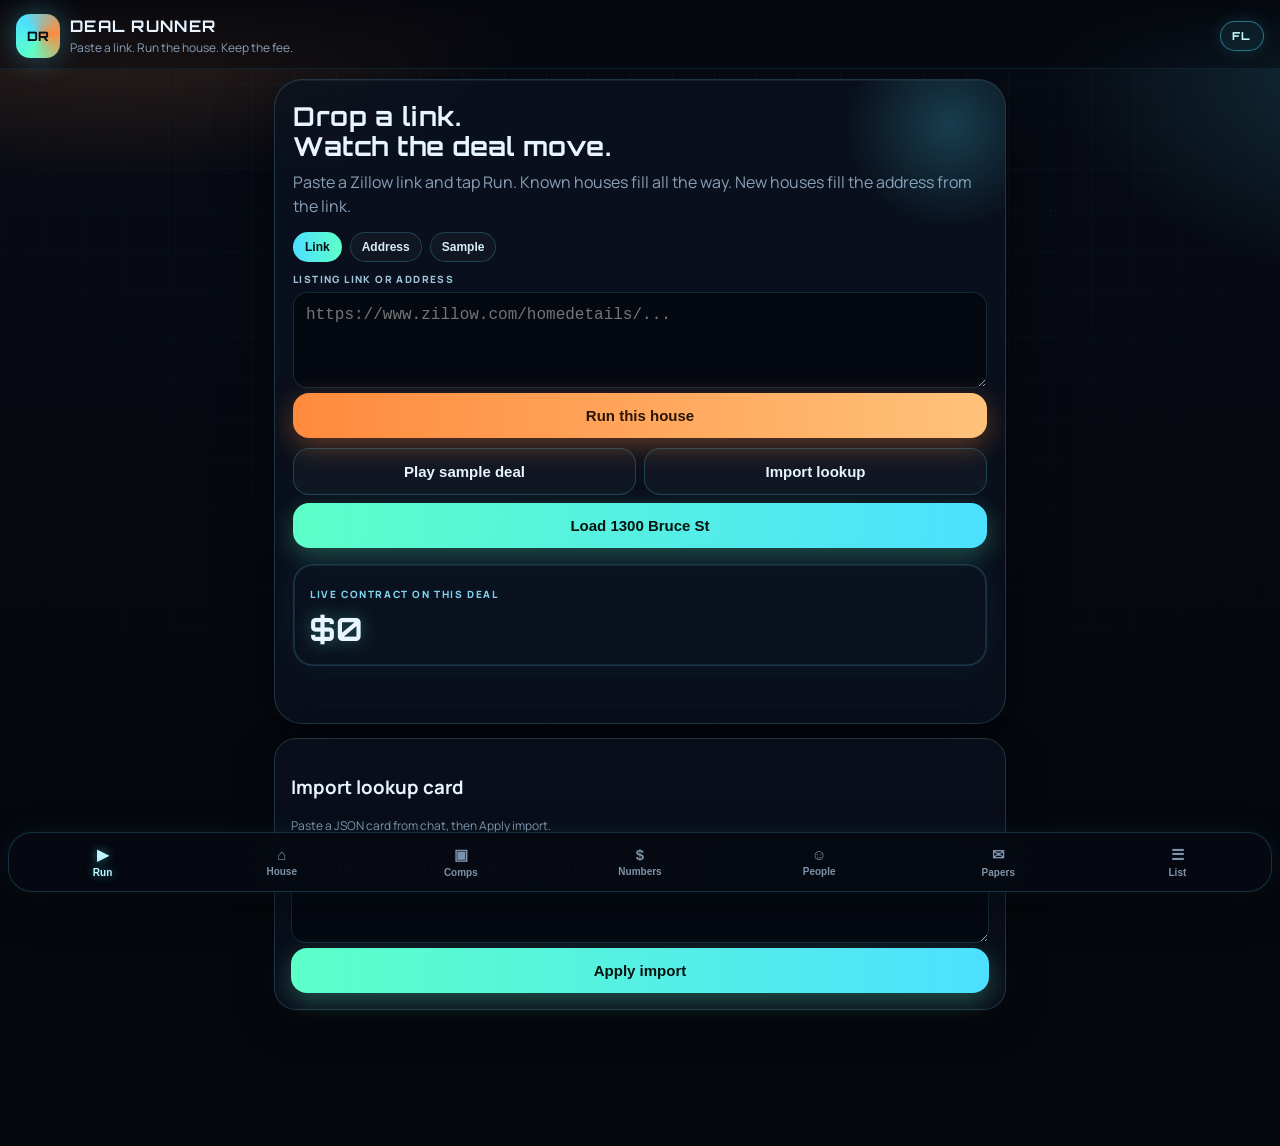
==== commit d81ea739: "Cache-bust assets and add Open listing control" ====
--- a/index.html
+++ b/index.html
@@ -6,7 +6,7 @@
   <meta name="theme-color" content="#05070d" />
   <meta name="apple-mobile-web-app-capable" content="yes" />
   <title>Deal Runner</title>
-  <link rel="stylesheet" href="styles.css" />
+  <link rel="stylesheet" href="styles.css?v=3" />
 </head>
 <body>
   <header class="app-header">
@@ -18,14 +18,14 @@
           <p>Paste a link. Run the house. Keep the fee.</p>
         </div>
       </div>
-      <span class="pill" id="statePill" title="State for this deal">FL</span>
+      <span class="pill" id="statePill" title="State for this deal">—</span>
     </div>
   </header>
   <main>
     <section class="view active" id="view-run">
       <div class="hero">
         <h2>Drop a link.<br>Watch the deal move.</h2>
-        <p class="lede">Paste a Zillow link. If we already looked this house up, Run fills price, comps, and numbers.</p>
+        <p class="lede">Paste a Zillow link and tap Run. Known houses fill all the way. New houses fill the address from the link.</p>
         <div class="chip-row">
           <button class="chip on" type="button" id="chipLink">Link</button>
           <button class="chip" type="button" id="chipAddr">Address</button>
@@ -44,7 +44,7 @@
       </div>
       <div class="card">
         <h3>Import lookup card</h3>
-        <p class="tiny">After a chat lookup, paste the JSON card here.</p>
+        <p class="tiny">Paste a JSON card from chat, then Apply import.</p>
         <textarea id="importBox" placeholder='{"address":"123 Pine St","city":"Orlando"}'></textarea>
         <button class="btn btn-mint" id="btnApplyImport">Apply import</button>
       </div>
@@ -58,6 +58,7 @@
           <p class="tiny" id="listingSub">Paste a link on Run</p>
         </div>
       </div>
+      <button class="btn btn-mint" id="btnOpenListing">Open listing</button>
       <div class="kpis" id="houseKpis"></div>
       <div class="card">
         <h3>House facts</h3>
@@ -106,10 +107,10 @@
       <div class="card">
         <h3>Do this next</h3>
         <ol class="tiny" style="padding-left:18px;line-height:1.6">
-          <li>Open the listing link and tap Contact agent.</li>
-          <li>Read the listing-agent script below.</li>
+          <li>Tap Open listing and Contact agent.</li>
+          <li>Copy the listing-agent script.</li>
           <li>Save any buyer yes into this book.</li>
-          <li>Only write a contract if the number on Numbers works.</li>
+          <li>Only write a contract if Numbers says it works.</li>
         </ol>
       </div>
       <div class="card"><h3>Listing realtor</h3><div id="realtorCard"></div></div>
@@ -138,6 +139,7 @@
       <div class="card">
         <h3>Pipeline</h3>
         <button class="btn btn-primary" id="btnSaveDeal">Save current house to pipeline</button>
+        <p class="status" id="pipeStatus"></p>
         <div id="pipeList" style="margin-top:12px"></div>
       </div>
       <div class="card">
@@ -157,7 +159,7 @@
     <button data-view="papers"><span class="ico">✉</span>Papers</button>
     <button data-view="pipeline"><span class="ico">☰</span>List</button>
   </nav>
-  <script src="states.js"></script>
-  <script src="app.js"></script>
+  <script src="states.js?v=3"></script>
+  <script src="app.js?v=3"></script>
 </body>
 </html>
